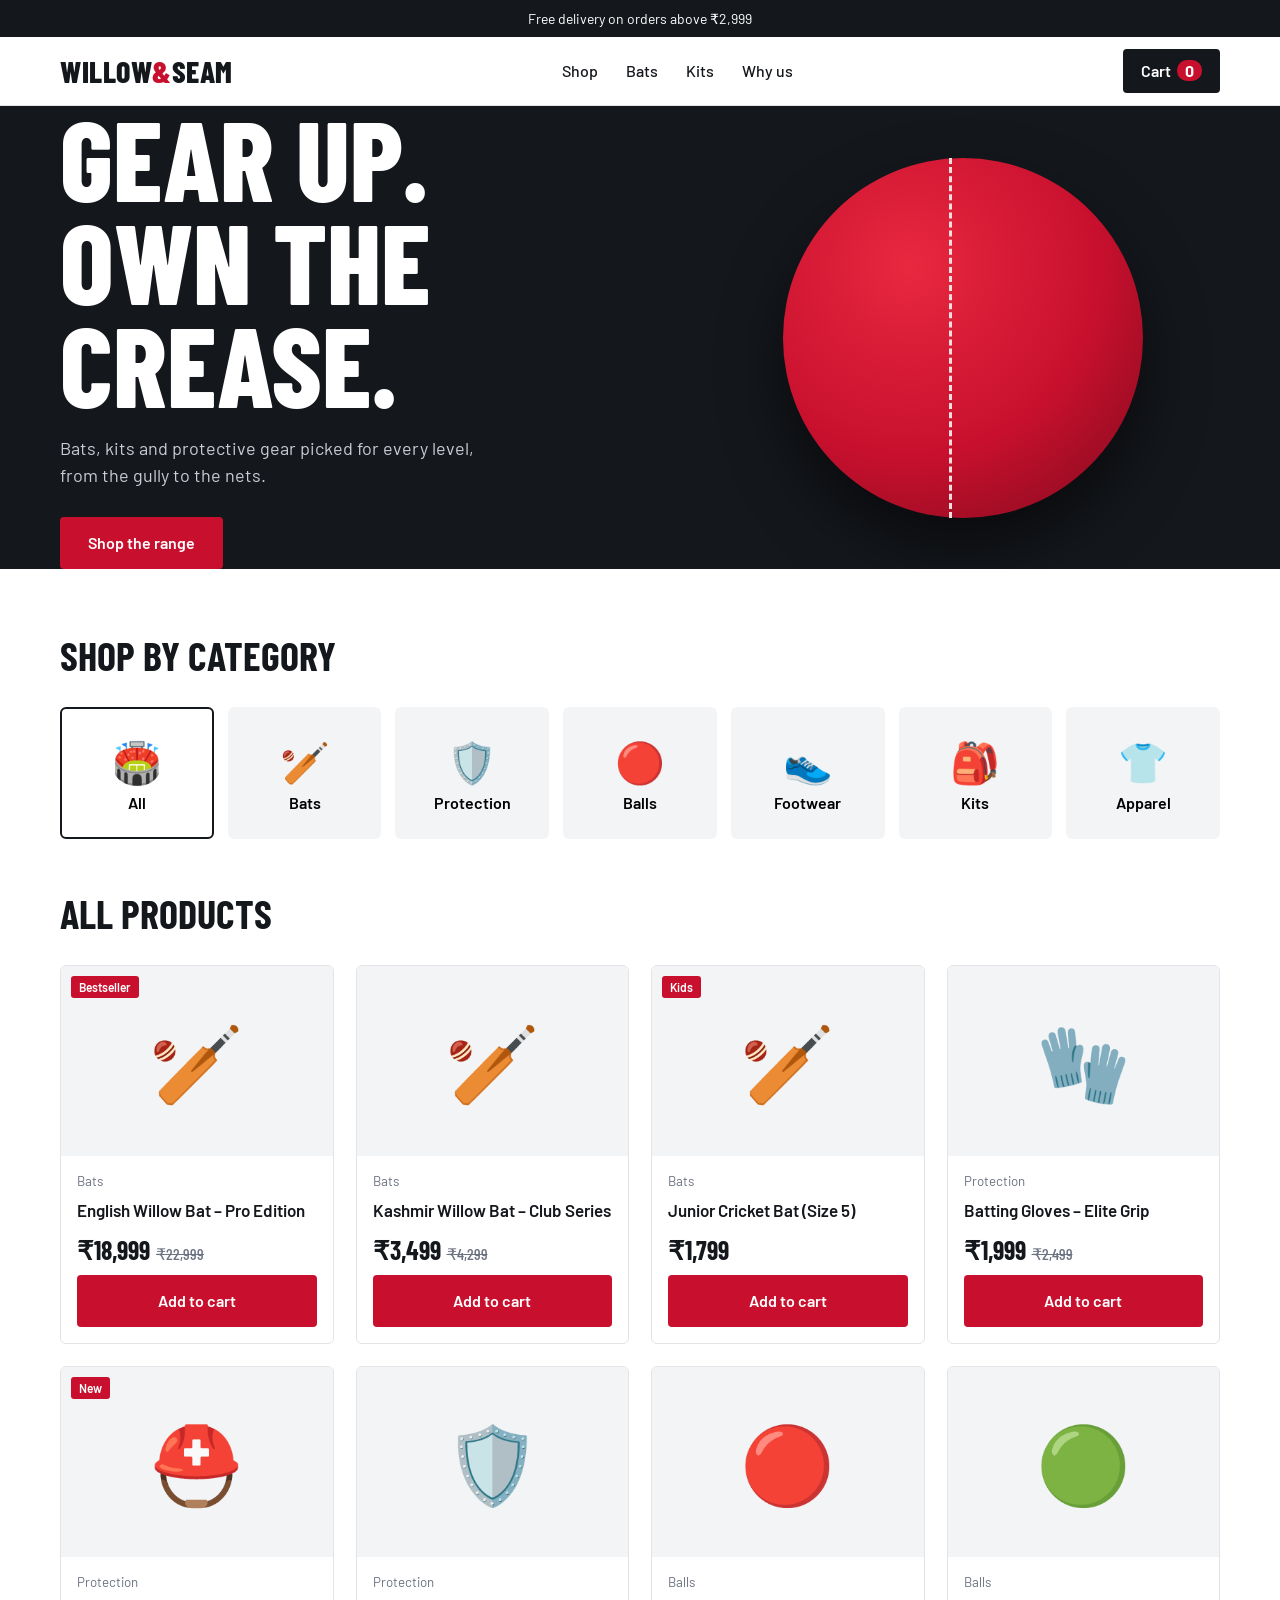
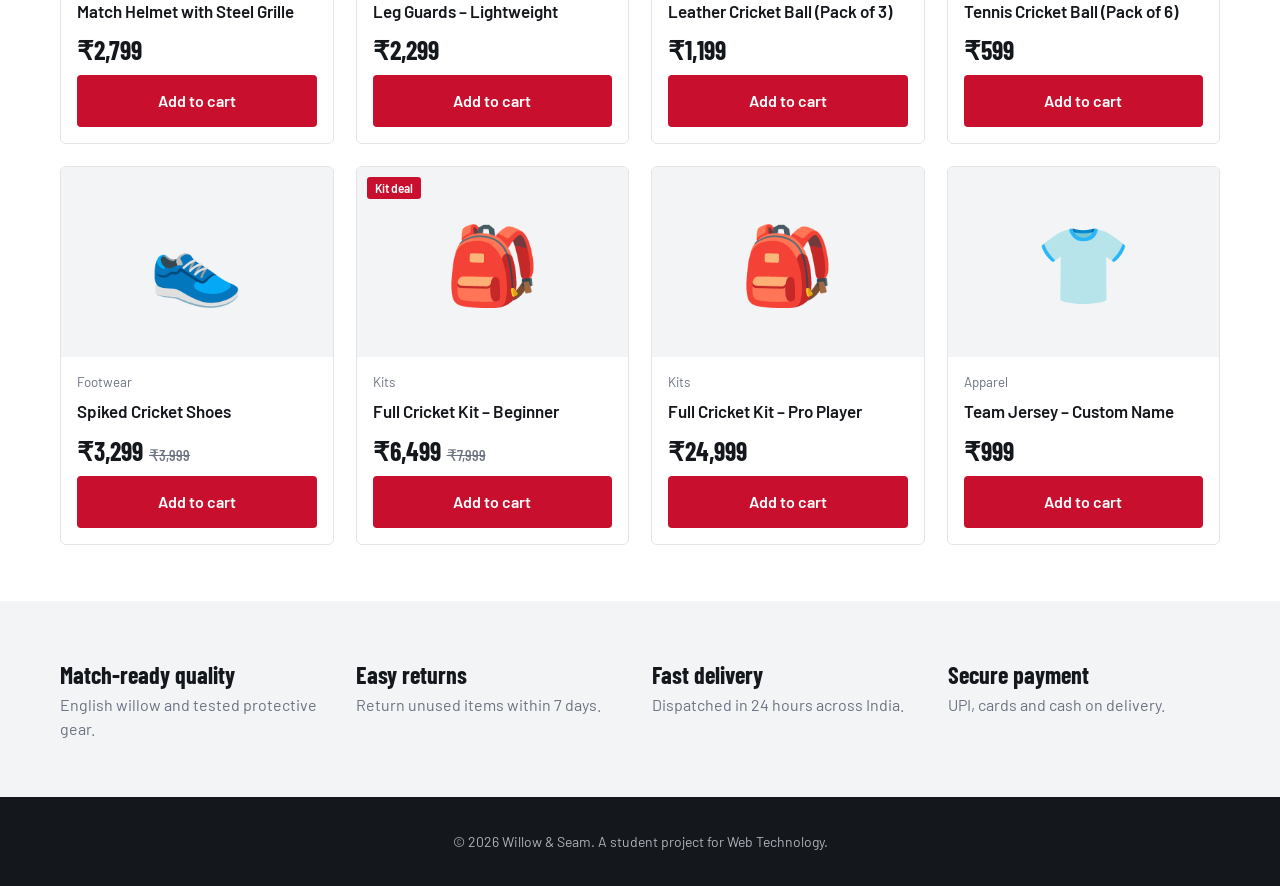
==== index.html @ a89d4bbf "Add files via upload" ====
<!DOCTYPE html>
<html lang="en">
<head>
<meta charset="UTF-8">
<meta name="viewport" content="width=device-width, initial-scale=1">
<title>Willow & Seam – Cricket Kits & Accessories</title>
<link href="https://fonts.googleapis.com/css2?family=Barlow+Condensed:wght@600;700;800&family=Barlow:wght@400;500;600&display=swap" rel="stylesheet">
<style>
:root{--ink:#14171c;--paper:#fff;--soft:#f3f4f6;--line:#e2e4e8;--red:#c8102e;--mute:#6b7280;
--head:'Barlow Condensed','Arial Narrow',sans-serif;--body:'Barlow',Arial,sans-serif}
*{box-sizing:border-box;margin:0;padding:0}
body{font-family:var(--body);color:var(--ink);background:var(--paper);line-height:1.5}
button{font:inherit;cursor:pointer}
a{color:inherit;text-decoration:none}
:focus-visible{outline:3px solid var(--red);outline-offset:2px}
.wrap{max-width:1200px;margin:0 auto;padding:0 20px}
.promo{background:var(--ink);color:#fff;text-align:center;font-size:14px;padding:8px}
header{position:sticky;top:0;background:var(--paper);border-bottom:1px solid var(--line);z-index:20}
.nav{display:flex;align-items:center;justify-content:space-between;height:68px}
.logo{font-family:var(--head);font-weight:800;font-size:30px;letter-spacing:.5px}
.logo span{color:var(--red)}
nav a{margin:0 14px;font-weight:500}
nav a:hover{color:var(--red)}
.cartbtn{background:var(--ink);color:#fff;border:0;padding:10px 18px;border-radius:4px;font-weight:600}
.cartbtn b{background:var(--red);border-radius:10px;padding:1px 8px;margin-left:6px}
.hero{background:var(--ink);color:#fff;overflow:hidden}
.hero .wrap{display:grid;grid-template-columns:1.2fr 1fr;align-items:center;gap:30px;min-height:460px}
.hero h1{font-family:var(--head);font-weight:800;font-size:clamp(52px,9vw,112px);line-height:.92;text-transform:uppercase}
.hero p{max-width:440px;margin:20px 0 28px;color:#c9ccd2;font-size:18px}
.btn{display:inline-block;background:var(--red);color:#fff;border:0;padding:14px 28px;font-weight:600;border-radius:4px}
.btn:hover{background:#a50d26}
.btn.dark{background:var(--ink)}
.ball{width:min(360px,80vw);aspect-ratio:1;border-radius:50%;margin:auto;background:radial-gradient(circle at 35% 30%,#e8283f,var(--red) 55%,#7d0a1c);position:relative;box-shadow:0 30px 60px #0008}
.ball::before,.ball::after{content:"";position:absolute;left:8%;right:8%;height:0;border-top:3px dashed #f6dede;top:46%;border-radius:50%/100%;transform:scaleY(.0)}
.ball::before{top:0;bottom:0;left:50%;right:auto;width:0;height:100%;border-top:0;border-left:3px dashed #f6dede;transform:none;border-radius:0;left:46%}
.ball::after{display:none}
.sec{padding:56px 0}
h2{font-family:var(--head);font-size:40px;font-weight:700;text-transform:uppercase;margin-bottom:22px}
.cats{display:grid;grid-template-columns:repeat(auto-fit,minmax(150px,1fr));gap:14px}
.cat{background:var(--soft);border:2px solid transparent;border-radius:6px;padding:22px 10px;text-align:center;font-weight:600}
.cat span{display:block;font-size:40px}
.cat:hover,.cat.on{border-color:var(--ink);background:#fff}
.grid{display:grid;grid-template-columns:repeat(auto-fill,minmax(240px,1fr));gap:22px}
.card{border:1px solid var(--line);border-radius:6px;overflow:hidden;background:#fff;display:flex;flex-direction:column}
.thumb{height:190px;display:grid;place-items:center;font-size:76px;background:var(--soft);position:relative}
.tag{position:absolute;top:10px;left:10px;background:var(--red);color:#fff;font-size:12px;font-weight:600;padding:2px 8px;border-radius:3px}
.info{padding:16px;display:flex;flex-direction:column;gap:6px;flex:1}
.info h3{font-size:17px;font-weight:600}
.info small{color:var(--mute)}
.price{font-family:var(--head);font-size:26px;font-weight:700}
.price s{font-size:16px;color:var(--mute);font-weight:500;margin-left:6px}
.info .btn{margin-top:auto;width:100%;text-align:center}
.banner{background:var(--soft)}
.perks{display:grid;grid-template-columns:repeat(auto-fit,minmax(200px,1fr));gap:24px}
.perks h3{font-family:var(--head);font-size:24px}
.perks p{color:var(--mute)}
footer{background:var(--ink);color:#aeb2b9;padding:34px 0;text-align:center;font-size:14px}
/* cart drawer */
.shade{position:fixed;inset:0;background:#0007;opacity:0;pointer-events:none;transition:.25s;z-index:30}
.drawer{position:fixed;top:0;right:0;height:100%;width:min(420px,100%);background:#fff;z-index:31;transform:translateX(100%);transition:.3s;display:flex;flex-direction:column}
body.open .shade{opacity:1;pointer-events:auto}
body.open .drawer{transform:none}
.dh{display:flex;justify-content:space-between;align-items:center;padding:18px 20px;border-bottom:1px solid var(--line)}
.dh h3{font-family:var(--head);font-size:28px;text-transform:uppercase}
.x{background:none;border:0;font-size:28px}
.items{flex:1;overflow:auto;padding:10px 20px}
.row{display:grid;grid-template-columns:54px 1fr auto;gap:12px;align-items:center;padding:14px 0;border-bottom:1px solid var(--line)}
.row .e{font-size:34px;background:var(--soft);border-radius:6px;text-align:center}
.qty{display:flex;align-items:center;gap:8px;margin-top:4px}
.qty button{width:26px;height:26px;border:1px solid var(--line);background:#fff;border-radius:4px}
.rm{background:none;border:0;color:var(--red);font-size:13px}
.empty{text-align:center;color:var(--mute);padding:50px 0}
.df{padding:18px 20px;border-top:1px solid var(--line)}
.tot{display:flex;justify-content:space-between;font-weight:600;font-size:20px;margin-bottom:12px}
/* checkout + success */
.page{display:none;padding:44px 0 70px;min-height:70vh}
.co{display:grid;grid-template-columns:1.2fr 1fr;gap:34px}
form label{display:block;font-weight:500;margin:14px 0 4px}
input,select{width:100%;padding:11px;border:1px solid #c5c8ce;border-radius:4px;font:inherit}
.two{display:grid;grid-template-columns:1fr 1fr;gap:14px}
.sum{background:var(--soft);padding:22px;border-radius:6px;align-self:start}
.sum .l{display:flex;justify-content:space-between;padding:6px 0}
.sum .t{border-top:1px solid #c5c8ce;margin-top:8px;padding-top:12px;font-weight:700;font-size:20px}
.ok{text-align:center;max-width:640px;margin:0 auto}
.tick{width:80px;height:80px;border-radius:50%;background:#16a34a;color:#fff;font-size:46px;display:grid;place-items:center;margin:0 auto 18px;animation:pop .5s}
@keyframes pop{from{transform:scale(0)}to{transform:scale(1)}}
.ok .sum{text-align:left;margin:24px 0}
@media(max-width:800px){.hero .wrap,.co{grid-template-columns:1fr}.hero .wrap{padding:40px 20px}nav{display:none}.ball{width:200px}}
@media(prefers-reduced-motion:reduce){*{transition:none!important;animation:none!important}}
</style>
</head>
<body>
<div class="promo">Free delivery on orders above ₹2,999</div>
<header><div class="wrap nav">
  <a class="logo" href="#" onclick="show('home')">WILLOW<span>&</span>SEAM</a>
  <nav><a href="#shop" onclick="show('home')">Shop</a><a href="#shop" onclick="filter('Bats')">Bats</a><a href="#shop" onclick="filter('Kits')">Kits</a><a href="#why" onclick="show('home')">Why us</a></nav>
  <button class="cartbtn" onclick="toggleCart(true)" aria-label="Open cart">Cart<b id="count">0</b></button>
</div></header>

<main>
<!-- HOME -->
<section id="home">
  <div class="hero"><div class="wrap">
    <div><h1>Gear up.<br>Own the crease.</h1>
    <p>Bats, kits and protective gear picked for every level, from the gully to the nets.</p>
    <a class="btn" href="#shop">Shop the range</a></div>
    <div class="ball" role="img" aria-label="Cricket ball"></div>
  </div></div>

  <div class="sec" id="shop"><div class="wrap">
    <h2>Shop by category</h2>
    <div class="cats" id="cats"></div>
    <h2 style="margin-top:44px" id="gtitle">All products</h2>
    <div class="grid" id="grid"></div>
  </div></div>

  <div class="sec banner" id="why"><div class="wrap perks">
    <div><h3>Match-ready quality</h3><p>English willow and tested protective gear.</p></div>
    <div><h3>Easy returns</h3><p>Return unused items within 7 days.</p></div>
    <div><h3>Fast delivery</h3><p>Dispatched in 24 hours across India.</p></div>
    <div><h3>Secure payment</h3><p>UPI, cards and cash on delivery.</p></div>
  </div></div>
</section>

<!-- CHECKOUT -->
<section class="page" id="checkout"><div class="wrap">
  <h2>Checkout</h2>
  <div class="co">
    <form id="form" onsubmit="placeOrder(event)">
      <label for="name">Full name</label><input id="name" required>
      <label for="email">Email</label><input id="email" type="email" required>
      <div class="two">
        <div><label for="phone">Phone</label><input id="phone" required pattern="[0-9]{10}" title="Enter a 10-digit phone number"></div>
        <div><label for="pin">PIN code</label><input id="pin" required pattern="[0-9]{6}" title="Enter a 6-digit PIN code"></div>
      </div>
      <label for="addr">Delivery address</label><input id="addr" required>
      <label for="pay">Payment method</label>
      <select id="pay"><option>UPI</option><option>Credit / Debit card</option><option>Cash on delivery</option></select>
      <button class="btn" style="margin-top:22px;width:100%">Place order</button>
    </form>
    <div class="sum" id="cosum"></div>
  </div>
</div></section>

<!-- SUCCESS -->
<section class="page" id="success"><div class="wrap ok">
  <div class="tick">✓</div>
  <h2>Order placed successfully</h2>
  <p id="okmsg"></p>
  <div class="sum" id="oksum"></div>
  <a class="btn dark" href="#" onclick="show('home')">Continue shopping</a>
</div></section>
</main>

<footer>© 2026 Willow & Seam. A student project for Web Technology.</footer>

<!-- CART DRAWER -->
<div class="shade" onclick="toggleCart(false)"></div>
<aside class="drawer" aria-label="Shopping cart">
  <div class="dh"><h3>Your cart</h3><button class="x" onclick="toggleCart(false)" aria-label="Close cart">×</button></div>
  <div class="items" id="items"></div>
  <div class="df"><div class="tot"><span>Total</span><span id="total">₹0</span></div>
  <button class="btn" style="width:100%" onclick="goCheckout()">Proceed to checkout</button></div>
</aside>

<script>
const PRODUCTS=[
 {id:1,name:"English Willow Bat – Pro Edition",cat:"Bats",price:18999,old:22999,e:"🏏",tag:"Bestseller"},
 {id:2,name:"Kashmir Willow Bat – Club Series",cat:"Bats",price:3499,old:4299,e:"🏏"},
 {id:3,name:"Junior Cricket Bat (Size 5)",cat:"Bats",price:1799,e:"🏏",tag:"Kids"},
 {id:4,name:"Batting Gloves – Elite Grip",cat:"Protection",price:1999,old:2499,e:"🧤"},
 {id:5,name:"Match Helmet with Steel Grille",cat:"Protection",price:2799,e:"⛑️",tag:"New"},
 {id:6,name:"Leg Guards – Lightweight",cat:"Protection",price:2299,e:"🛡️"},
 {id:7,name:"Leather Cricket Ball (Pack of 3)",cat:"Balls",price:1199,e:"🔴"},
 {id:8,name:"Tennis Cricket Ball (Pack of 6)",cat:"Balls",price:599,e:"🟢"},
 {id:9,name:"Spiked Cricket Shoes",cat:"Footwear",price:3299,old:3999,e:"👟"},
 {id:10,name:"Full Cricket Kit – Beginner",cat:"Kits",price:6499,old:7999,e:"🎒",tag:"Kit deal"},
 {id:11,name:"Full Cricket Kit – Pro Player",cat:"Kits",price:24999,e:"🎒"},
 {id:12,name:"Team Jersey – Custom Name",cat:"Apparel",price:999,e:"👕"}
];
const CATS=[["All","🏟️"],["Bats","🏏"],["Protection","🛡️"],["Balls","🔴"],["Footwear","👟"],["Kits","🎒"],["Apparel","👕"]];
const inr=n=>"₹"+n.toLocaleString("en-IN");
let cart=[];
try{cart=JSON.parse(localStorage.getItem("cart")||"[]")}catch(e){}
let current="All";

function save(){try{localStorage.setItem("cart",JSON.stringify(cart))}catch(e){}}
function show(id){
  ["home","checkout","success"].forEach(s=>document.getElementById(s).style.display=(s===id?"block":"none"));
  window.scrollTo(0,0);
}
function filter(c){current=c;renderCats();renderGrid()}
function renderCats(){
  document.getElementById("cats").innerHTML=CATS.map(([c,e])=>
   `<button class="cat ${c===current?'on':''}" onclick="filter('${c}')"><span>${e}</span>${c}</button>`).join("");
}
function renderGrid(){
  const list=current==="All"?PRODUCTS:PRODUCTS.filter(p=>p.cat===current);
  document.getElementById("gtitle").textContent=current==="All"?"All products":current;
  document.getElementById("grid").innerHTML=list.map(p=>`
   <article class="card"><div class="thumb">${p.tag?`<span class="tag">${p.tag}</span>`:""}${p.e}</div>
   <div class="info"><small>${p.cat}</small><h3>${p.name}</h3>
   <div class="price">${inr(p.price)}${p.old?`<s>${inr(p.old)}</s>`:""}</div>
   <button class="btn" onclick="addToCart(${p.id})">Add to cart</button></div></article>`).join("");
}
function addToCart(id){
  const it=cart.find(i=>i.id===id);
  it?it.qty++:cart.push({id,qty:1});
  save();renderCart();toggleCart(true);
}
function changeQty(id,d){
  const it=cart.find(i=>i.id===id);
  it.qty+=d;
  if(it.qty<=0)cart=cart.filter(i=>i.id!==id);
  save();renderCart();
}
function removeItem(id){cart=cart.filter(i=>i.id!==id);save();renderCart()}
const prod=id=>PRODUCTS.find(p=>p.id===id);
const cartTotal=()=>cart.reduce((s,i)=>s+prod(i.id).price*i.qty,0);
function renderCart(){
  document.getElementById("count").textContent=cart.reduce((s,i)=>s+i.qty,0);
  document.getElementById("total").textContent=inr(cartTotal());
  document.getElementById("items").innerHTML=cart.length?cart.map(i=>{const p=prod(i.id);return `
   <div class="row"><div class="e">${p.e}</div>
   <div><div style="font-weight:600">${p.name}</div>
   <div class="qty"><button onclick="changeQty(${p.id},-1)" aria-label="Decrease">−</button>${i.qty}<button onclick="changeQty(${p.id},1)" aria-label="Increase">+</button></div></div>
   <div style="text-align:right"><div>${inr(p.price*i.qty)}</div><button class="rm" onclick="removeItem(${p.id})">Remove</button></div></div>`}).join("")
   :`<div class="empty">Your cart is empty.<br>Add a bat or kit to get started.</div>`;
}
function toggleCart(open){document.body.classList.toggle("open",open)}
function summary(items,shipNote){
  const sub=items.reduce((s,i)=>s+prod(i.id).price*i.qty,0);
  const ship=sub>=2999||sub===0?0:149;
  return items.map(i=>`<div class="l"><span>${prod(i.id).e} ${prod(i.id).name} × ${i.qty}</span><span>${inr(prod(i.id).price*i.qty)}</span></div>`).join("")
   +`<div class="l"><span>Delivery</span><span>${ship?inr(ship):"Free"}</span></div>
   <div class="l t"><span>Total</span><span>${inr(sub+ship)}</span></div>`;
}
function goCheckout(){
  if(!cart.length){alert("Your cart is empty. Add an item first.");return}
  toggleCart(false);
  document.getElementById("cosum").innerHTML="<h3 style='margin-bottom:10px'>Order summary</h3>"+summary(cart);
  show("checkout");
}
function placeOrder(e){
  e.preventDefault();
  const orderId="WS"+Math.floor(100000+Math.random()*900000);
  const name=document.getElementById("name").value;
  document.getElementById("okmsg").innerHTML=`Thanks, <b>${name}</b>. Your order <b>#${orderId}</b> is confirmed and will be delivered to PIN ${document.getElementById("pin").value}. Payment: ${document.getElementById("pay").value}.`;
  document.getElementById("oksum").innerHTML="<h3 style='margin-bottom:10px'>Items ordered</h3>"+summary(cart);
  cart=[];save();renderCart();
  document.getElementById("form").reset();
  show("success");
}
renderCats();renderGrid();renderCart();show("home");
</script>
</body>
</html>
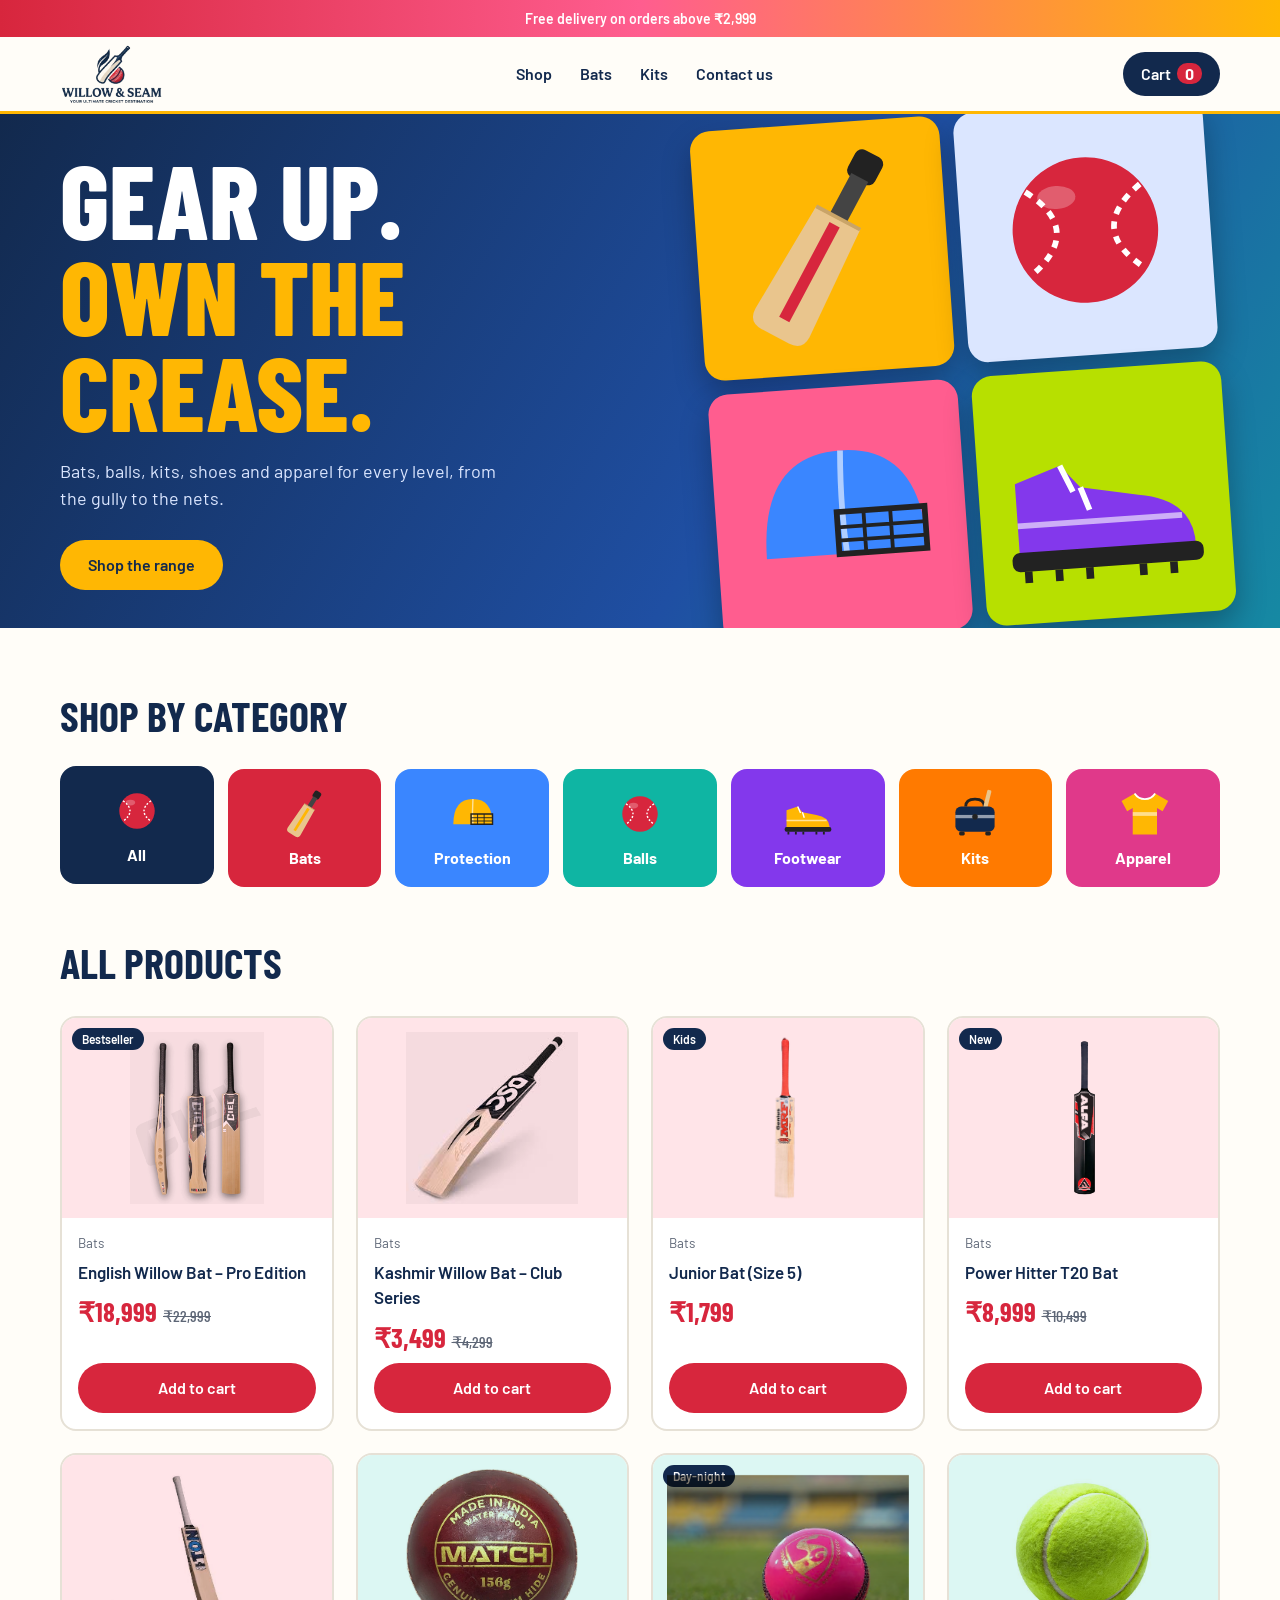
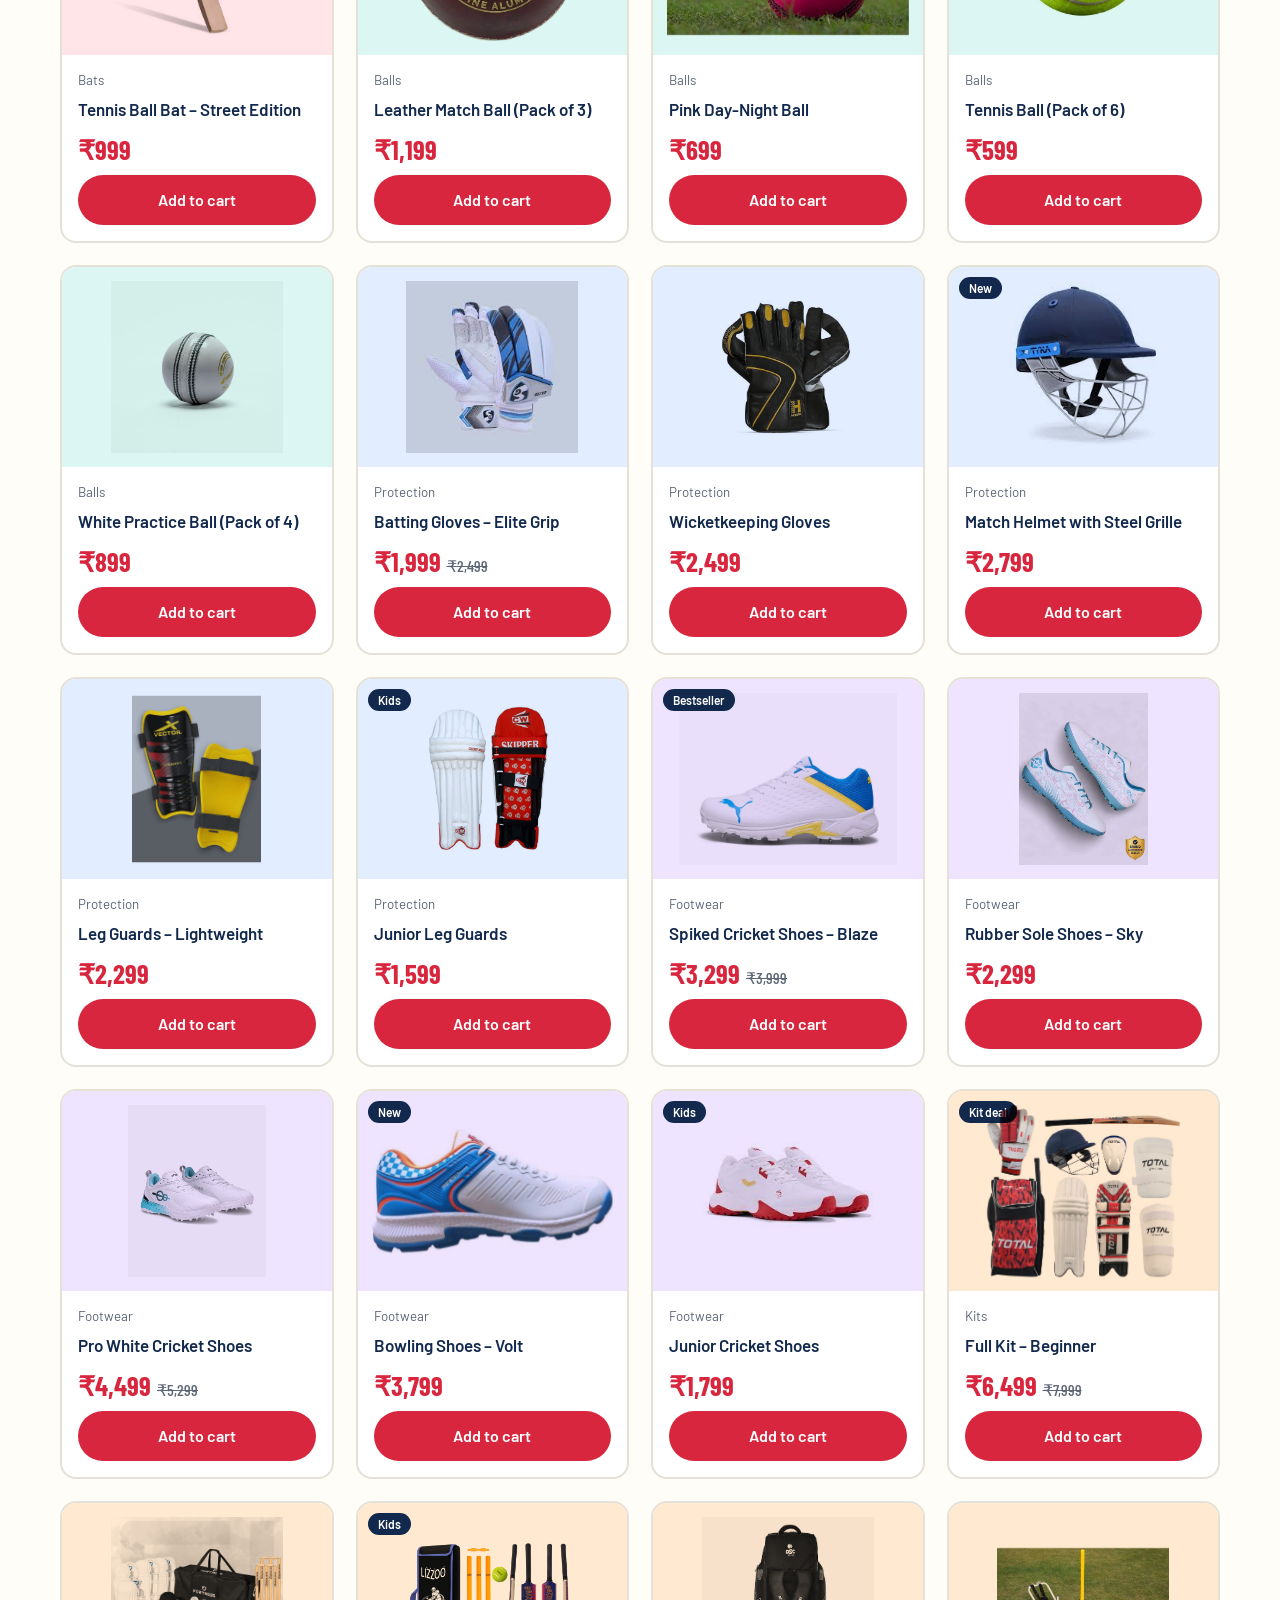
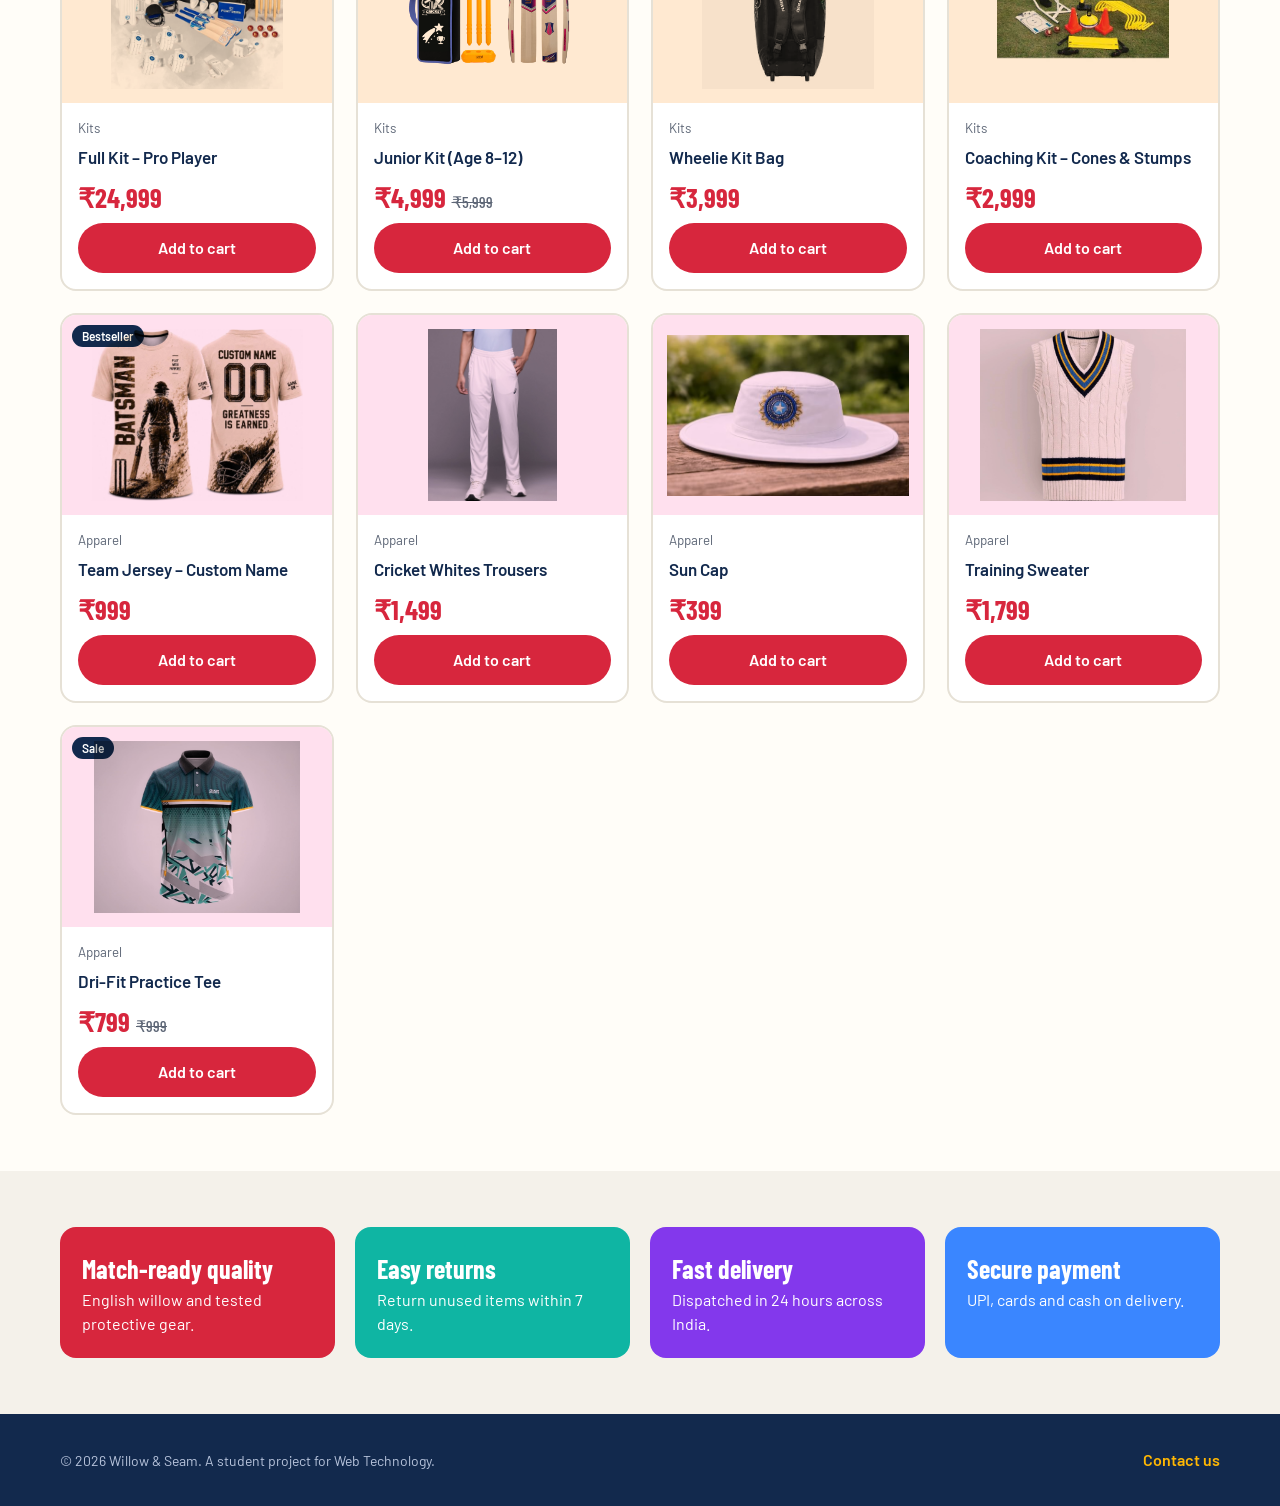
==== commit 87281671: "Add files via upload" ====
--- a/index.html
+++ b/index.html
@@ -3,108 +3,25 @@
 <head>
 <meta charset="UTF-8">
 <meta name="viewport" content="width=device-width, initial-scale=1">
-<title>Willow & Seam – Cricket Kits & Accessories</title>
+<title>Willow & Seam – Your Ultimate Cricket Destination</title>
 <link href="https://fonts.googleapis.com/css2?family=Barlow+Condensed:wght@600;700;800&family=Barlow:wght@400;500;600&display=swap" rel="stylesheet">
-<style>
-:root{--ink:#14171c;--paper:#fff;--soft:#f3f4f6;--line:#e2e4e8;--red:#c8102e;--mute:#6b7280;
---head:'Barlow Condensed','Arial Narrow',sans-serif;--body:'Barlow',Arial,sans-serif}
-*{box-sizing:border-box;margin:0;padding:0}
-body{font-family:var(--body);color:var(--ink);background:var(--paper);line-height:1.5}
-button{font:inherit;cursor:pointer}
-a{color:inherit;text-decoration:none}
-:focus-visible{outline:3px solid var(--red);outline-offset:2px}
-.wrap{max-width:1200px;margin:0 auto;padding:0 20px}
-.promo{background:var(--ink);color:#fff;text-align:center;font-size:14px;padding:8px}
-header{position:sticky;top:0;background:var(--paper);border-bottom:1px solid var(--line);z-index:20}
-.nav{display:flex;align-items:center;justify-content:space-between;height:68px}
-.logo{font-family:var(--head);font-weight:800;font-size:30px;letter-spacing:.5px}
-.logo span{color:var(--red)}
-nav a{margin:0 14px;font-weight:500}
-nav a:hover{color:var(--red)}
-.cartbtn{background:var(--ink);color:#fff;border:0;padding:10px 18px;border-radius:4px;font-weight:600}
-.cartbtn b{background:var(--red);border-radius:10px;padding:1px 8px;margin-left:6px}
-.hero{background:var(--ink);color:#fff;overflow:hidden}
-.hero .wrap{display:grid;grid-template-columns:1.2fr 1fr;align-items:center;gap:30px;min-height:460px}
-.hero h1{font-family:var(--head);font-weight:800;font-size:clamp(52px,9vw,112px);line-height:.92;text-transform:uppercase}
-.hero p{max-width:440px;margin:20px 0 28px;color:#c9ccd2;font-size:18px}
-.btn{display:inline-block;background:var(--red);color:#fff;border:0;padding:14px 28px;font-weight:600;border-radius:4px}
-.btn:hover{background:#a50d26}
-.btn.dark{background:var(--ink)}
-.ball{width:min(360px,80vw);aspect-ratio:1;border-radius:50%;margin:auto;background:radial-gradient(circle at 35% 30%,#e8283f,var(--red) 55%,#7d0a1c);position:relative;box-shadow:0 30px 60px #0008}
-.ball::before,.ball::after{content:"";position:absolute;left:8%;right:8%;height:0;border-top:3px dashed #f6dede;top:46%;border-radius:50%/100%;transform:scaleY(.0)}
-.ball::before{top:0;bottom:0;left:50%;right:auto;width:0;height:100%;border-top:0;border-left:3px dashed #f6dede;transform:none;border-radius:0;left:46%}
-.ball::after{display:none}
-.sec{padding:56px 0}
-h2{font-family:var(--head);font-size:40px;font-weight:700;text-transform:uppercase;margin-bottom:22px}
-.cats{display:grid;grid-template-columns:repeat(auto-fit,minmax(150px,1fr));gap:14px}
-.cat{background:var(--soft);border:2px solid transparent;border-radius:6px;padding:22px 10px;text-align:center;font-weight:600}
-.cat span{display:block;font-size:40px}
-.cat:hover,.cat.on{border-color:var(--ink);background:#fff}
-.grid{display:grid;grid-template-columns:repeat(auto-fill,minmax(240px,1fr));gap:22px}
-.card{border:1px solid var(--line);border-radius:6px;overflow:hidden;background:#fff;display:flex;flex-direction:column}
-.thumb{height:190px;display:grid;place-items:center;font-size:76px;background:var(--soft);position:relative}
-.tag{position:absolute;top:10px;left:10px;background:var(--red);color:#fff;font-size:12px;font-weight:600;padding:2px 8px;border-radius:3px}
-.info{padding:16px;display:flex;flex-direction:column;gap:6px;flex:1}
-.info h3{font-size:17px;font-weight:600}
-.info small{color:var(--mute)}
-.price{font-family:var(--head);font-size:26px;font-weight:700}
-.price s{font-size:16px;color:var(--mute);font-weight:500;margin-left:6px}
-.info .btn{margin-top:auto;width:100%;text-align:center}
-.banner{background:var(--soft)}
-.perks{display:grid;grid-template-columns:repeat(auto-fit,minmax(200px,1fr));gap:24px}
-.perks h3{font-family:var(--head);font-size:24px}
-.perks p{color:var(--mute)}
-footer{background:var(--ink);color:#aeb2b9;padding:34px 0;text-align:center;font-size:14px}
-/* cart drawer */
-.shade{position:fixed;inset:0;background:#0007;opacity:0;pointer-events:none;transition:.25s;z-index:30}
-.drawer{position:fixed;top:0;right:0;height:100%;width:min(420px,100%);background:#fff;z-index:31;transform:translateX(100%);transition:.3s;display:flex;flex-direction:column}
-body.open .shade{opacity:1;pointer-events:auto}
-body.open .drawer{transform:none}
-.dh{display:flex;justify-content:space-between;align-items:center;padding:18px 20px;border-bottom:1px solid var(--line)}
-.dh h3{font-family:var(--head);font-size:28px;text-transform:uppercase}
-.x{background:none;border:0;font-size:28px}
-.items{flex:1;overflow:auto;padding:10px 20px}
-.row{display:grid;grid-template-columns:54px 1fr auto;gap:12px;align-items:center;padding:14px 0;border-bottom:1px solid var(--line)}
-.row .e{font-size:34px;background:var(--soft);border-radius:6px;text-align:center}
-.qty{display:flex;align-items:center;gap:8px;margin-top:4px}
-.qty button{width:26px;height:26px;border:1px solid var(--line);background:#fff;border-radius:4px}
-.rm{background:none;border:0;color:var(--red);font-size:13px}
-.empty{text-align:center;color:var(--mute);padding:50px 0}
-.df{padding:18px 20px;border-top:1px solid var(--line)}
-.tot{display:flex;justify-content:space-between;font-weight:600;font-size:20px;margin-bottom:12px}
-/* checkout + success */
-.page{display:none;padding:44px 0 70px;min-height:70vh}
-.co{display:grid;grid-template-columns:1.2fr 1fr;gap:34px}
-form label{display:block;font-weight:500;margin:14px 0 4px}
-input,select{width:100%;padding:11px;border:1px solid #c5c8ce;border-radius:4px;font:inherit}
-.two{display:grid;grid-template-columns:1fr 1fr;gap:14px}
-.sum{background:var(--soft);padding:22px;border-radius:6px;align-self:start}
-.sum .l{display:flex;justify-content:space-between;padding:6px 0}
-.sum .t{border-top:1px solid #c5c8ce;margin-top:8px;padding-top:12px;font-weight:700;font-size:20px}
-.ok{text-align:center;max-width:640px;margin:0 auto}
-.tick{width:80px;height:80px;border-radius:50%;background:#16a34a;color:#fff;font-size:46px;display:grid;place-items:center;margin:0 auto 18px;animation:pop .5s}
-@keyframes pop{from{transform:scale(0)}to{transform:scale(1)}}
-.ok .sum{text-align:left;margin:24px 0}
-@media(max-width:800px){.hero .wrap,.co{grid-template-columns:1fr}.hero .wrap{padding:40px 20px}nav{display:none}.ball{width:200px}}
-@media(prefers-reduced-motion:reduce){*{transition:none!important;animation:none!important}}
-</style>
+<link rel="stylesheet" href="style.css">
 </head>
 <body>
 <div class="promo">Free delivery on orders above ₹2,999</div>
 <header><div class="wrap nav">
-  <a class="logo" href="#" onclick="show('home')">WILLOW<span>&</span>SEAM</a>
-  <nav><a href="#shop" onclick="show('home')">Shop</a><a href="#shop" onclick="filter('Bats')">Bats</a><a href="#shop" onclick="filter('Kits')">Kits</a><a href="#why" onclick="show('home')">Why us</a></nav>
+  <a class="logo" href="index.html"><img src="images/logo.png" alt="Willow & Seam – Your Ultimate Cricket Destination"></a>
+  <nav><a href="#shop" onclick="show('home')">Shop</a><a href="#shop" onclick="filter('Bats')">Bats</a><a href="#shop" onclick="filter('Kits')">Kits</a><a href="contact.html">Contact us</a></nav>
   <button class="cartbtn" onclick="toggleCart(true)" aria-label="Open cart">Cart<b id="count">0</b></button>
 </div></header>
 
 <main>
-<!-- HOME -->
 <section id="home">
   <div class="hero"><div class="wrap">
-    <div><h1>Gear up.<br>Own the crease.</h1>
-    <p>Bats, kits and protective gear picked for every level, from the gully to the nets.</p>
-    <a class="btn" href="#shop">Shop the range</a></div>
-    <div class="ball" role="img" aria-label="Cricket ball"></div>
+    <div><h1>Gear up.<br><em>Own the crease.</em></h1>
+    <p>Bats, balls, kits, shoes and apparel for every level, from the gully to the nets.</p>
+    <a class="btn sun" href="#shop">Shop the range</a></div>
+    <div class="heroart" id="heroart"></div>
   </div></div>
 
   <div class="sec" id="shop"><div class="wrap">
@@ -114,15 +31,14 @@
     <div class="grid" id="grid"></div>
   </div></div>
 
-  <div class="sec banner" id="why"><div class="wrap perks">
-    <div><h3>Match-ready quality</h3><p>English willow and tested protective gear.</p></div>
-    <div><h3>Easy returns</h3><p>Return unused items within 7 days.</p></div>
-    <div><h3>Fast delivery</h3><p>Dispatched in 24 hours across India.</p></div>
-    <div><h3>Secure payment</h3><p>UPI, cards and cash on delivery.</p></div>
+  <div class="sec" style="background:var(--soft)"><div class="wrap perks">
+    <div class="perk" style="background:var(--red)"><h3>Match-ready quality</h3><p>English willow and tested protective gear.</p></div>
+    <div class="perk" style="background:var(--teal)"><h3>Easy returns</h3><p>Return unused items within 7 days.</p></div>
+    <div class="perk" style="background:var(--purple)"><h3>Fast delivery</h3><p>Dispatched in 24 hours across India.</p></div>
+    <div class="perk" style="background:var(--sky)"><h3>Secure payment</h3><p>UPI, cards and cash on delivery.</p></div>
   </div></div>
 </section>
 
-<!-- CHECKOUT -->
 <section class="page" id="checkout"><div class="wrap">
   <h2>Checkout</h2>
   <div class="co">
@@ -136,25 +52,27 @@
       <label for="addr">Delivery address</label><input id="addr" required>
       <label for="pay">Payment method</label>
       <select id="pay"><option>UPI</option><option>Credit / Debit card</option><option>Cash on delivery</option></select>
-      <button class="btn" style="margin-top:22px;width:100%">Place order</button>
+      <p style="margin-top:8px;font-size:14px">Want to pay by QR? See <a href="contact.html" style="color:var(--red);font-weight:600">payment methods</a>.</p>
+      <button class="btn" style="margin-top:18px;width:100%">Place order</button>
     </form>
     <div class="sum" id="cosum"></div>
   </div>
 </div></section>
 
-<!-- SUCCESS -->
 <section class="page" id="success"><div class="wrap ok">
   <div class="tick">✓</div>
   <h2>Order placed successfully</h2>
   <p id="okmsg"></p>
   <div class="sum" id="oksum"></div>
-  <a class="btn dark" href="#" onclick="show('home')">Continue shopping</a>
+  <a class="btn dark" href="index.html">Continue shopping</a>
 </div></section>
 </main>
 
-<footer>© 2026 Willow & Seam. A student project for Web Technology.</footer>
+<footer><div class="wrap">
+  <span>© 2026 Willow & Seam. A student project for Web Technology.</span>
+  <a href="contact.html">Contact us</a>
+</div></footer>
 
-<!-- CART DRAWER -->
 <div class="shade" onclick="toggleCart(false)"></div>
 <aside class="drawer" aria-label="Shopping cart">
   <div class="dh"><h3>Your cart</h3><button class="x" onclick="toggleCart(false)" aria-label="Close cart">×</button></div>
@@ -163,94 +81,11 @@
   <button class="btn" style="width:100%" onclick="goCheckout()">Proceed to checkout</button></div>
 </aside>
 
+<script src="app.js"></script>
 <script>
-const PRODUCTS=[
- {id:1,name:"English Willow Bat – Pro Edition",cat:"Bats",price:18999,old:22999,e:"🏏",tag:"Bestseller"},
- {id:2,name:"Kashmir Willow Bat – Club Series",cat:"Bats",price:3499,old:4299,e:"🏏"},
- {id:3,name:"Junior Cricket Bat (Size 5)",cat:"Bats",price:1799,e:"🏏",tag:"Kids"},
- {id:4,name:"Batting Gloves – Elite Grip",cat:"Protection",price:1999,old:2499,e:"🧤"},
- {id:5,name:"Match Helmet with Steel Grille",cat:"Protection",price:2799,e:"⛑️",tag:"New"},
- {id:6,name:"Leg Guards – Lightweight",cat:"Protection",price:2299,e:"🛡️"},
- {id:7,name:"Leather Cricket Ball (Pack of 3)",cat:"Balls",price:1199,e:"🔴"},
- {id:8,name:"Tennis Cricket Ball (Pack of 6)",cat:"Balls",price:599,e:"🟢"},
- {id:9,name:"Spiked Cricket Shoes",cat:"Footwear",price:3299,old:3999,e:"👟"},
- {id:10,name:"Full Cricket Kit – Beginner",cat:"Kits",price:6499,old:7999,e:"🎒",tag:"Kit deal"},
- {id:11,name:"Full Cricket Kit – Pro Player",cat:"Kits",price:24999,e:"🎒"},
- {id:12,name:"Team Jersey – Custom Name",cat:"Apparel",price:999,e:"👕"}
-];
-const CATS=[["All","🏟️"],["Bats","🏏"],["Protection","🛡️"],["Balls","🔴"],["Footwear","👟"],["Kits","🎒"],["Apparel","👕"]];
-const inr=n=>"₹"+n.toLocaleString("en-IN");
-let cart=[];
-try{cart=JSON.parse(localStorage.getItem("cart")||"[]")}catch(e){}
-let current="All";
-
-function save(){try{localStorage.setItem("cart",JSON.stringify(cart))}catch(e){}}
-function show(id){
-  ["home","checkout","success"].forEach(s=>document.getElementById(s).style.display=(s===id?"block":"none"));
-  window.scrollTo(0,0);
-}
-function filter(c){current=c;renderCats();renderGrid()}
-function renderCats(){
-  document.getElementById("cats").innerHTML=CATS.map(([c,e])=>
-   `<button class="cat ${c===current?'on':''}" onclick="filter('${c}')"><span>${e}</span>${c}</button>`).join("");
-}
-function renderGrid(){
-  const list=current==="All"?PRODUCTS:PRODUCTS.filter(p=>p.cat===current);
-  document.getElementById("gtitle").textContent=current==="All"?"All products":current;
-  document.getElementById("grid").innerHTML=list.map(p=>`
-   <article class="card"><div class="thumb">${p.tag?`<span class="tag">${p.tag}</span>`:""}${p.e}</div>
-   <div class="info"><small>${p.cat}</small><h3>${p.name}</h3>
-   <div class="price">${inr(p.price)}${p.old?`<s>${inr(p.old)}</s>`:""}</div>
-   <button class="btn" onclick="addToCart(${p.id})">Add to cart</button></div></article>`).join("");
-}
-function addToCart(id){
-  const it=cart.find(i=>i.id===id);
-  it?it.qty++:cart.push({id,qty:1});
-  save();renderCart();toggleCart(true);
-}
-function changeQty(id,d){
-  const it=cart.find(i=>i.id===id);
-  it.qty+=d;
-  if(it.qty<=0)cart=cart.filter(i=>i.id!==id);
-  save();renderCart();
-}
-function removeItem(id){cart=cart.filter(i=>i.id!==id);save();renderCart()}
-const prod=id=>PRODUCTS.find(p=>p.id===id);
-const cartTotal=()=>cart.reduce((s,i)=>s+prod(i.id).price*i.qty,0);
-function renderCart(){
-  document.getElementById("count").textContent=cart.reduce((s,i)=>s+i.qty,0);
-  document.getElementById("total").textContent=inr(cartTotal());
-  document.getElementById("items").innerHTML=cart.length?cart.map(i=>{const p=prod(i.id);return `
-   <div class="row"><div class="e">${p.e}</div>
-   <div><div style="font-weight:600">${p.name}</div>
-   <div class="qty"><button onclick="changeQty(${p.id},-1)" aria-label="Decrease">−</button>${i.qty}<button onclick="changeQty(${p.id},1)" aria-label="Increase">+</button></div></div>
-   <div style="text-align:right"><div>${inr(p.price*i.qty)}</div><button class="rm" onclick="removeItem(${p.id})">Remove</button></div></div>`}).join("")
-   :`<div class="empty">Your cart is empty.<br>Add a bat or kit to get started.</div>`;
-}
-function toggleCart(open){document.body.classList.toggle("open",open)}
-function summary(items,shipNote){
-  const sub=items.reduce((s,i)=>s+prod(i.id).price*i.qty,0);
-  const ship=sub>=2999||sub===0?0:149;
-  return items.map(i=>`<div class="l"><span>${prod(i.id).e} ${prod(i.id).name} × ${i.qty}</span><span>${inr(prod(i.id).price*i.qty)}</span></div>`).join("")
-   +`<div class="l"><span>Delivery</span><span>${ship?inr(ship):"Free"}</span></div>
-   <div class="l t"><span>Total</span><span>${inr(sub+ship)}</span></div>`;
-}
-function goCheckout(){
-  if(!cart.length){alert("Your cart is empty. Add an item first.");return}
-  toggleCart(false);
-  document.getElementById("cosum").innerHTML="<h3 style='margin-bottom:10px'>Order summary</h3>"+summary(cart);
-  show("checkout");
-}
-function placeOrder(e){
-  e.preventDefault();
-  const orderId="WS"+Math.floor(100000+Math.random()*900000);
-  const name=document.getElementById("name").value;
-  document.getElementById("okmsg").innerHTML=`Thanks, <b>${name}</b>. Your order <b>#${orderId}</b> is confirmed and will be delivered to PIN ${document.getElementById("pin").value}. Payment: ${document.getElementById("pay").value}.`;
-  document.getElementById("oksum").innerHTML="<h3 style='margin-bottom:10px'>Items ordered</h3>"+summary(cart);
-  cart=[];save();renderCart();
-  document.getElementById("form").reset();
-  show("success");
-}
+document.getElementById("heroart").innerHTML=
+ [["bat","#d7263d","#ffb703"],["ball","#d7263d","#dbe6ff"],["helmet","#3a86ff","#ff5d8f"],["shoe","#8338ec","#b7e000"]]
+ .map(([t,c,bg])=>`<div style="background:${bg}">${svg(t,c)}</div>`).join("");
 renderCats();renderGrid();renderCart();show("home");
 </script>
 </body>
--- a/style.css
+++ b/style.css
@@ -0,0 +1,100 @@
+:root{--navy:#12294d;--red:#d7263d;--sun:#ffb703;--teal:#0fb5a3;--sky:#3a86ff;--purple:#8338ec;--pink:#ff5d8f;--paper:#fffdf8;--soft:#f4f1ea;--line:#e6e1d6;--mute:#5d6676;
+--head:'Barlow Condensed','Arial Narrow',sans-serif;--body:'Barlow',Arial,sans-serif}
+*{box-sizing:border-box;margin:0;padding:0}
+body{font-family:var(--body);color:var(--navy);background:var(--paper);line-height:1.5}
+button{font:inherit;cursor:pointer}
+a{color:inherit;text-decoration:none}
+:focus-visible{outline:3px solid var(--sun);outline-offset:2px}
+.wrap{max-width:1200px;margin:0 auto;padding:0 20px}
+.promo{background:linear-gradient(90deg,var(--red),var(--pink),var(--sun));color:#fff;text-align:center;font-weight:600;padding:8px;font-size:14px}
+header{position:sticky;top:0;background:var(--paper);border-bottom:3px solid var(--sun);z-index:20}
+.nav{display:flex;align-items:center;justify-content:space-between;height:74px}
+.logo img{height:62px;display:block}
+nav a{margin:0 14px;font-weight:600}
+nav a:hover{color:var(--red)}
+.cartbtn{background:var(--navy);color:#fff;border:0;padding:10px 18px;border-radius:30px;font-weight:600}
+.cartbtn b{background:var(--red);border-radius:10px;padding:1px 8px;margin-left:6px}
+.hero{background:linear-gradient(120deg,var(--navy) 0%,#1f4fa3 60%,var(--teal) 130%);color:#fff;overflow:hidden}
+.hero .wrap{display:grid;grid-template-columns:1.2fr 1fr;align-items:center;gap:30px;min-height:460px}
+.hero h1{font-family:var(--head);font-weight:800;font-size:clamp(50px,8.5vw,104px);line-height:.92;text-transform:uppercase}
+.hero h1 em{font-style:normal;color:var(--sun)}
+.hero p{max-width:460px;margin:20px 0 28px;color:#dbe6ff;font-size:18px}
+.btn{display:inline-block;background:var(--red);color:#fff;border:0;padding:13px 28px;font-weight:600;border-radius:30px}
+.btn:hover{background:#b01b2f}
+.btn.sun{background:var(--sun);color:var(--navy)}
+.btn.dark{background:var(--navy)}
+.heroart{display:grid;grid-template-columns:1fr 1fr;gap:14px;transform:rotate(-4deg)}
+.heroart div{border-radius:20px;padding:10px;box-shadow:0 14px 30px #0004}
+.heroart svg{width:100%;display:block}
+.sec{padding:56px 0}
+h2{font-family:var(--head);font-size:42px;font-weight:700;text-transform:uppercase;margin-bottom:22px}
+.cats{display:grid;grid-template-columns:repeat(auto-fit,minmax(130px,1fr));gap:14px}
+.cat{border:3px solid transparent;border-radius:16px;padding:14px 8px;text-align:center;font-weight:700;color:#fff}
+.cat svg{width:56px;height:56px;display:block;margin:0 auto 4px}
+.cat.on,.cat:hover{border-color:var(--navy);transform:translateY(-3px)}
+.grid{display:grid;grid-template-columns:repeat(auto-fill,minmax(240px,1fr));gap:22px}
+.card{border:2px solid var(--line);border-radius:16px;overflow:hidden;background:#fff;display:flex;flex-direction:column}
+.card:hover{border-color:var(--sun)}
+.thumb{height:200px;display:flex;align-items:center;justify-content:center;position:relative;padding:14px;overflow:hidden}
+.thumb svg{height:100%;max-width:100%}
+.thumb img{max-height:172px;max-width:100%;width:auto;height:auto;object-fit:contain}
+.thumb img,.row .e img{mix-blend-mode:multiply}
+.row .e img{width:100%;display:block}
+.tag{position:absolute;top:10px;left:10px;background:var(--navy);color:#fff;font-size:12px;font-weight:600;padding:2px 10px;border-radius:12px}
+.info{padding:16px;display:flex;flex-direction:column;gap:6px;flex:1}
+.info h3{font-size:17px;font-weight:600}
+.info small{color:var(--mute)}
+.price{font-family:var(--head);font-size:27px;font-weight:700;color:var(--red)}
+.price s{font-size:16px;color:var(--mute);font-weight:500;margin-left:6px}
+.info .btn{margin-top:auto;width:100%;text-align:center}
+.perks{display:grid;grid-template-columns:repeat(auto-fit,minmax(210px,1fr));gap:20px}
+.perk{border-radius:16px;padding:22px;color:#fff}
+.perk h3{font-family:var(--head);font-size:26px}
+footer{background:var(--navy);color:#b8c4dc;padding:34px 0;font-size:14px}
+footer .wrap{display:flex;justify-content:space-between;flex-wrap:wrap;gap:14px;align-items:center}
+footer a{color:var(--sun);font-weight:600;font-size:16px}
+/* drawer */
+.shade{position:fixed;inset:0;background:#0007;opacity:0;pointer-events:none;transition:.25s;z-index:30}
+.drawer{position:fixed;top:0;right:0;height:100%;width:min(420px,100%);background:#fff;z-index:31;transform:translateX(100%);transition:.3s;display:flex;flex-direction:column}
+body.open .shade{opacity:1;pointer-events:auto}
+body.open .drawer{transform:none}
+.dh{display:flex;justify-content:space-between;align-items:center;padding:18px 20px;background:var(--navy);color:#fff}
+.dh h3{font-family:var(--head);font-size:28px;text-transform:uppercase}
+.x{background:none;border:0;font-size:28px;color:#fff}
+.items{flex:1;overflow:auto;padding:10px 20px}
+.row{display:grid;grid-template-columns:60px 1fr auto;gap:12px;align-items:center;padding:14px 0;border-bottom:1px solid var(--line)}
+.row .e{background:var(--soft);border-radius:10px;padding:4px}
+.row .e svg{width:100%;display:block}
+.qty{display:flex;align-items:center;gap:8px;margin-top:4px}
+.qty button{width:26px;height:26px;border:1px solid var(--line);background:#fff;border-radius:50%}
+.rm{background:none;border:0;color:var(--red);font-size:13px}
+.empty{text-align:center;color:var(--mute);padding:50px 0}
+.df{padding:18px 20px;border-top:1px solid var(--line)}
+.tot{display:flex;justify-content:space-between;font-weight:700;font-size:20px;margin-bottom:12px}
+/* checkout / success */
+.page{display:none;padding:44px 0 70px;min-height:70vh}
+.co{display:grid;grid-template-columns:1.2fr 1fr;gap:34px}
+form label{display:block;font-weight:600;margin:14px 0 4px}
+input,select,textarea{width:100%;padding:11px;border:2px solid var(--line);border-radius:8px;font:inherit;background:#fff}
+.two{display:grid;grid-template-columns:1fr 1fr;gap:14px}
+.sum{background:#fff4d6;padding:22px;border-radius:16px;align-self:start;border:2px dashed var(--sun)}
+.sum .l{display:flex;justify-content:space-between;gap:10px;padding:6px 0}
+.sum .t{border-top:2px solid var(--sun);margin-top:8px;padding-top:12px;font-weight:700;font-size:20px}
+.ok{text-align:center;max-width:640px;margin:0 auto}
+.tick{width:80px;height:80px;border-radius:50%;background:var(--teal);color:#fff;font-size:46px;display:grid;place-items:center;margin:0 auto 18px;animation:pop .5s}
+@keyframes pop{from{transform:scale(0)}to{transform:scale(1)}}
+.ok .sum{text-align:left;margin:24px 0}
+/* contact page */
+.chero{background:linear-gradient(120deg,var(--purple),var(--sky));color:#fff;padding:46px 0}
+.chero h1{font-family:var(--head);font-size:60px;text-transform:uppercase}
+.cgrid{display:grid;grid-template-columns:1fr 1fr;gap:34px}
+.info-box{border-radius:16px;padding:22px;margin-bottom:14px;color:#fff}
+.info-box h3{font-family:var(--head);font-size:24px}
+.pays{display:grid;grid-template-columns:repeat(auto-fit,minmax(170px,1fr));gap:14px;margin-bottom:20px}
+.pay{border:3px solid var(--line);background:#fff;border-radius:16px;padding:18px;font-weight:700;color:var(--navy);font-size:17px}
+.pay span{display:block;font-size:34px}
+.pay.on,.pay:hover{border-color:var(--teal);background:#e6faf7}
+.paybox{background:#fff;border:2px dashed var(--teal);border-radius:16px;padding:24px;text-align:center;min-height:120px}
+.paybox img{width:230px;max-width:100%;border-radius:12px;border:6px solid #fff;box-shadow:0 4px 18px #0002}
+@media(max-width:800px){.hero .wrap,.co,.cgrid{grid-template-columns:1fr}.hero .wrap{padding:40px 20px}nav{display:none}.heroart{max-width:300px;margin:auto}.logo img{height:50px}}
+@media(prefers-reduced-motion:reduce){*{transition:none!important;animation:none!important}}
